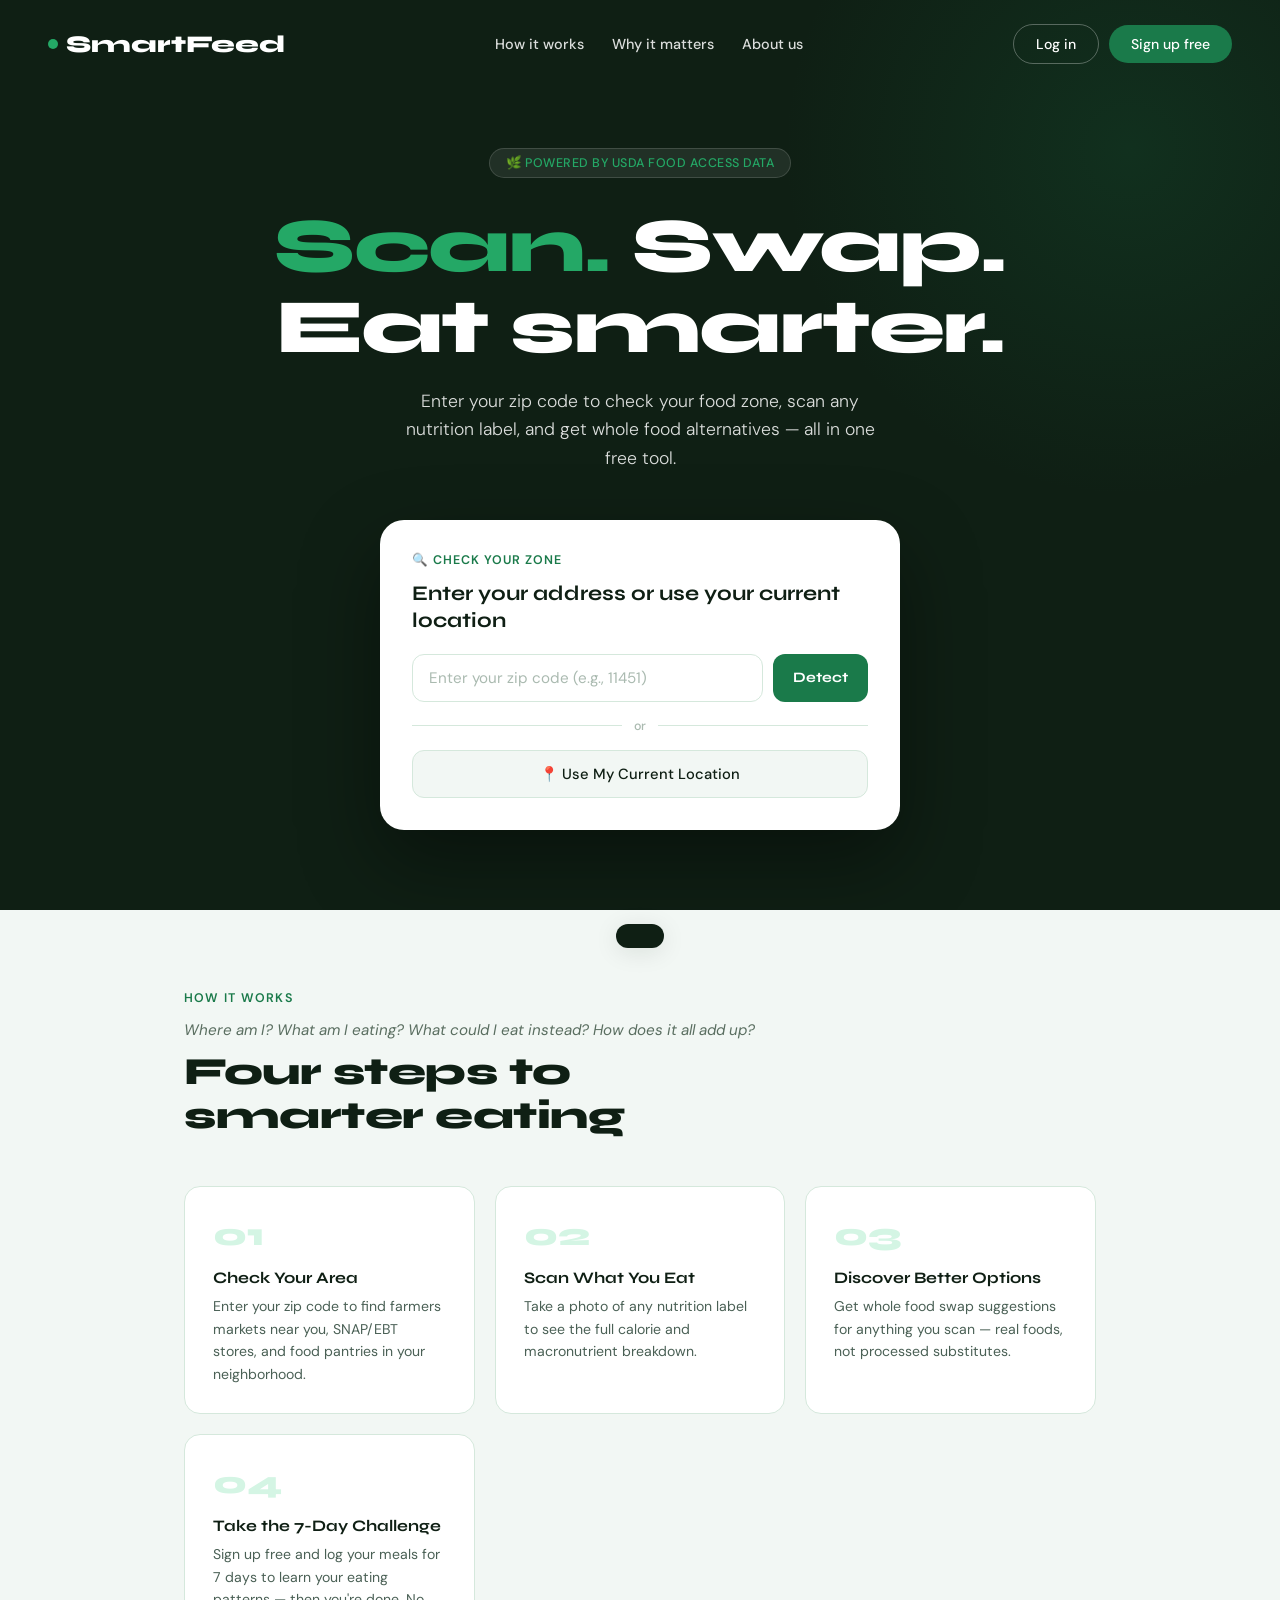
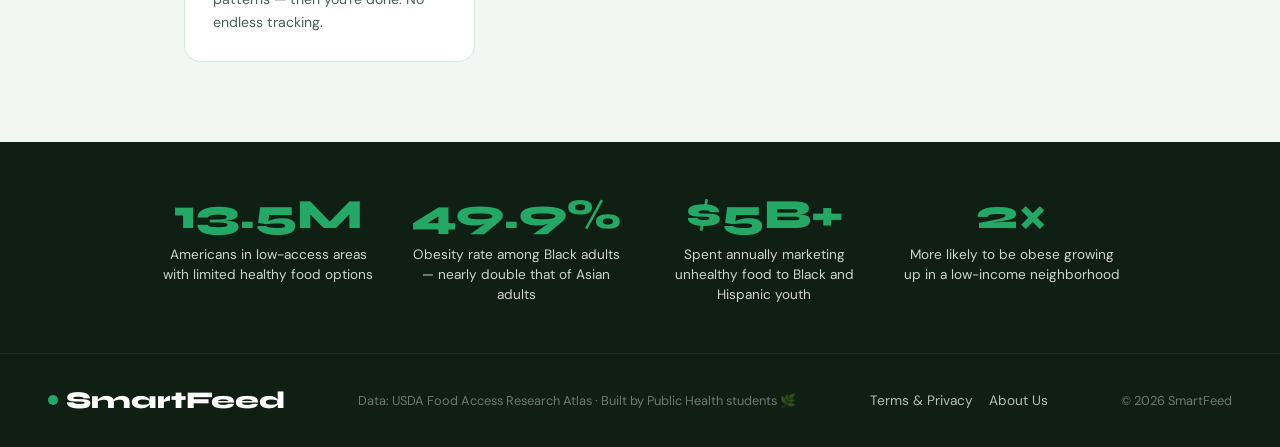
==== index.html @ 96d1ca52 "Update Step 1 copy to match what the app actually does Removed reference to USDA low-access zone cla" ====
<!DOCTYPE html>
<html lang="en">
<head>
  <meta charset="UTF-8"/>
  <meta name="viewport" content="width=device-width, initial-scale=1.0"/>
  <title>SmartFeed — Know Your Food Zone</title>
  <meta name="description" content="Scan. Swap. Eat smarter. Check your food zone, scan any nutrition label, and get whole food alternatives — all in one free tool."/>
  <meta property="og:title" content="SmartFeed — Scan. Swap. Eat smarter."/>
  <meta property="og:description" content="Check your food zone, scan any nutrition label, and get whole food alternatives — all in one free tool built by Public Health students."/>
  <meta property="og:image" content="https://smartfeed.nyc/images/og-image.png"/>
  <meta property="og:url" content="https://smartfeed.nyc"/>
  <meta property="og:type" content="website"/>
  <meta name="twitter:card" content="summary_large_image"/>
  <meta name="twitter:title" content="SmartFeed — Eat well. No matter your zip code."/>
  <meta name="twitter:description" content="Find affordable, healthy food near you. Powered by USDA data and AI."/>
  <meta name="twitter:image" content="https://smartfeed.nyc/images/og-image.png"/>
  <link rel="icon" type="image/svg+xml" href="/images/favicon.svg"/>
  <link href="https://fonts.googleapis.com/css2?family=Syne:wght@400;600;700;800&family=DM+Sans:ital,wght@0,300;0,400;0,500;1,300&display=swap" rel="stylesheet"/>
  <link rel="stylesheet" href="style.css"/>
  <script src="/supabase.min.js"></script>
</head>
<body>
<a href="#main-content" class="skip-link">Skip to main content</a>

<!-- ═══ HERO ═══ -->
<section class="hero">
  <div class="hcircle"></div>
  <nav>
    <div class="logo" onclick="showHome()"><span class="ldot"></span>SmartFeed</div>
    <button class="hamburger" onclick="this.classList.toggle('open');document.querySelector('.navlinks').classList.toggle('open')" aria-label="Menu" aria-expanded="false">
      <span></span><span></span><span></span>
    </button>
    <div class="navlinks">
      <a href="#how">How it works</a>
      <a href="#why">Why it matters</a>
      <a href="/about">About us</a>
    </div>
    <div class="nav-right" id="nav-auth">
      <button class="btn btn-outline" onclick="openModal('modal-login')">Log in</button>
      <button class="btn-nav-solid" onclick="openModal('modal-signup')">Sign up free</button>
    </div>
    <div class="nav-right" id="nav-user" style="display:none">
      <span id="user-greeting"></span>
      <button class="btn btn-outline" onclick="showProfile()">My Profile</button>
      <button class="btn btn-outline" onclick="signOut()">Sign out</button>
    </div>
  </nav>
  <div class="hero-body">
    <div class="badge">🌿 Powered by USDA Food Access Data</div>
    <h1><span>Scan.</span> Swap.<br>Eat smarter.</h1>
    <p class="hero-sub">Enter your zip code to check your food zone, scan any nutrition label, and get whole food alternatives — all in one free tool.</p>
    <div class="cta-card">
      <div class="cta-label">🔍 Check Your Zone</div>
      <h2>Enter your address or use your current location</h2>
      <div class="loc-row">
        <label for="address-input" class="sr-only">Enter your address</label>
        <input class="loc-input" id="address-input" type="text" placeholder="Enter your zip code (e.g., 11451)"/>
        <button class="btn btn-green" id="detect-btn" onclick="detectZone()">
          <div class="spinner" id="btn-spinner"></div>
          <span id="btn-text">Detect</span>
        </button>
      </div>
      <div class="divrow"><div class="divline"></div><div class="divtext">or</div><div class="divline"></div></div>
      <button class="btn-gps" onclick="useGPS()">📍 Use My Current Location</button>
    </div>
  </div>
</section>

<main id="main-content">
<!-- ═══ RESULTS ═══ -->
<section id="result-section">

  <!-- Nutrition Scanner -->
  <div class="scanner-card">
    <h3>📸 Nutrition Label Scanner</h3>
    <p class="sub">Snap a photo of any nutrition label or search a product to see how it fits your daily goals.</p>
    <div class="scan-tabs">
      <button class="scan-tab active" onclick="switchTab('photo')">📷 Photo</button>
      <button class="scan-tab" onclick="switchTab('search')">🔍 Search</button>
    </div>
    <div class="scan-panel active" id="tab-photo">
      <div class="upload-zone" onclick="document.getElementById('label-upload').click()">
        <input type="file" id="label-upload" accept="image/*" capture="environment" onchange="handleLabelUpload(event)"/>
        <div class="upload-icon">📷</div>
        <p><strong>Tap to take a photo</strong> of a nutrition label</p>
      </div>
      <img id="preview-img" alt="Uploaded nutrition label photo"/>
      <div class="scan-loading" id="scan-loading">
        <div class="spinner dark" style="display:inline-block;margin-right:8px"></div>
        Reading label with AI…
      </div>
    </div>
    <div class="scan-panel" id="tab-search">
      <div class="search-row">
        <input class="loc-input" id="product-search" type="text" placeholder="e.g. Chobani Greek Yogurt"/>
        <button class="btn btn-green" onclick="searchProduct()">Search</button>
      </div>
    </div>
    <div class="nutrition-result" id="nutr-result">
      <h4 id="nutr-name"></h4>
      <div class="mbars" id="nutr-bars"></div>
      <p id="nutr-summary" style="margin-top:14px;font-size:.85rem;color:#6a8070"></p>
      <button class="btn btn-green" id="nutr-log-btn" style="display:none;width:100%;margin-top:12px">+ Add to today's log</button>
      <div id="nutr-swaps" style="display:none"></div>
    </div>
  </div>

  <!-- Farmers Markets Near You -->
  <div class="markets-section" id="markets-section">
    <h3>🥬 Farmers Markets Near You</h3>
    <p class="markets-desc">Live data from NYC Open Data — these markets accept EBT.</p>
    <div class="markets-loading" id="markets-loading" style="display:none">
      <div class="spinner dark" style="display:inline-block;margin-right:8px"></div>
      Finding markets near you…
    </div>
    <div class="markets-grid" id="markets-grid"></div>
  </div>

  <!-- Food Pantries & More Help -->
  <div class="resources-section" id="resources-section">
    <h3>Need More Help?</h3>
    <p class="resources-desc">Find food pantries, SNAP stores, and emergency food programs near you.</p>
    <div class="resources-grid">
      <a id="link-foodhelp" href="https://finder.nyc.gov/foodhelp/" target="_blank" aria-label="Food Help NYC (opens in new tab)" class="resource-card">
        <div class="resource-icon">🍎</div>
        <div class="resource-name">Food Pantries &amp; Soup Kitchens</div>
        <div class="resource-desc">Find free food near you — pantries, soup kitchens, and mobile pantries across NYC.</div>
      </a>
      <a id="link-snap" href="https://www.fns.usda.gov/snap/retailer-locator" target="_blank" aria-label="SNAP Retailer Locator (opens in new tab)" class="resource-card">
        <div class="resource-icon">🛒</div>
        <div class="resource-name">SNAP / EBT Store Finder</div>
        <div class="resource-desc">Find stores that accept SNAP/EBT benefits. Official USDA tool.</div>
      </a>
      <a id="link-foodbank" href="https://www.foodbanknyc.org/get-help/" target="_blank" aria-label="Food Bank for NYC (opens in new tab)" class="resource-card">
        <div class="resource-icon">🏪</div>
        <div class="resource-name">Food Bank for NYC</div>
        <div class="resource-desc">Search for soup kitchens, food pantries, and SNAP enrollment sites near you.</div>
      </a>
    </div>
  </div>
</section>

<!-- ═══ PROFILE ═══ -->
<section id="profile-section">
  <div class="profile-head">
    <h2>Your Profile</h2>
    <button class="btn btn-green" onclick="showHome()">← Back</button>
  </div>

  <!-- 7-Day Challenge -->
  <div class="pcard challenge-card" style="margin-bottom:24px">
    <div class="challenge-header">
      <div>
        <h4>🏆 7-Day Challenge</h4>
        <p class="challenge-sub" id="challenge-sub">Log what you eat for 7 days to learn your eating patterns.</p>
      </div>
      <div class="challenge-count"><span id="challenge-days">0</span><span class="challenge-total">/7</span></div>
    </div>
    <div class="challenge-dots" id="challenge-dots"></div>
    <div id="week-review" style="display:none"></div>
  </div>

  <!-- Today's Log -->
  <div class="pcard" style="margin-bottom:24px">
    <h4>📝 Today's Log</h4>
    <p class="today-sub">Scan a label or search a product and tap <strong>Add to today</strong> to log it.</p>
    <div id="today-bars"></div>
    <div class="today-items" id="today-items">
      <div class="empty-state">Nothing logged yet today. Head to the home page to scan a food label!</div>
    </div>
  </div>

  <div class="pgrid">
    <!-- Daily Targets -->
    <div class="pcard">
      <h4>Daily Nutrition Targets</h4>
      <div class="cal-display">
        <div class="cal-num" id="pc">—</div>
        <div class="cal-unit">calories / day</div>
      </div>
      <div class="macro-chips">
        <div class="mchip"><div class="v p" id="pp">—</div><div class="l">Protein</div></div>
        <div class="mchip"><div class="v c" id="pcar">—</div><div class="l">Carbs</div></div>
        <div class="mchip"><div class="v f" id="pf">—</div><div class="l">Fat</div></div>
      </div>
      <button class="btn btn-green" style="width:100%;margin-top:16px" onclick="openModal('modal-goals')">Update Goals</button>
    </div>
    <!-- Favorites -->
    <div class="pcard">
      <h4>Saved Favorites</h4>
      <div class="favlist" id="fav-list">
        <div class="empty-state">No favorites yet.<br>Search your area and save places you love!</div>
      </div>
    </div>
  </div>
  <!-- Preferences -->
  <div class="pcard" style="margin-bottom:24px">
    <h4>Preferences</h4>
    <div style="display:grid;grid-template-columns:1fr 1fr;gap:16px;margin-top:12px">
      <div class="fg">
        <label for="pref-diet">Dietary Preference</label>
        <select id="pref-diet">
          <option>No preference</option><option>Vegetarian</option><option>Vegan</option>
          <option>Gluten-free</option><option>Low-carb</option><option>Halal</option><option>Kosher</option>
        </select>
      </div>
      <div class="fg">
        <label for="pref-budget">Weekly Food Budget</label>
        <select id="pref-budget">
          <option>Under $25</option><option>$25–$50</option><option>$50–$100</option><option>$100+</option>
        </select>
      </div>
    </div>
    <button class="btn btn-green" style="margin-top:12px" onclick="savePrefs()">Save Preferences</button>
  </div>
</section>

<!-- ═══ HOW IT WORKS ═══ -->
<section class="section" id="how">
  <div class="section-label">How It Works</div>
  <p class="steps-lead"><em>Where am I? What am I eating? What could I eat instead? How does it all add up?</em></p>
  <h2>Four steps to<br>smarter eating</h2>
  <div class="steps">
    <div class="step-card"><div class="step-n">01</div><h4>Check Your Area</h4><p>Enter your zip code to find farmers markets near you, SNAP/EBT stores, and food pantries in your neighborhood.</p></div>
    <div class="step-card"><div class="step-n">02</div><h4>Scan What You Eat</h4><p>Take a photo of any nutrition label to see the full calorie and macronutrient breakdown.</p></div>
    <div class="step-card"><div class="step-n">03</div><h4>Discover Better Options</h4><p>Get whole food swap suggestions for anything you scan — real foods, not processed substitutes.</p></div>
    <div class="step-card"><div class="step-n">04</div><h4>Take the 7-Day Challenge</h4><p>Sign up free and log your meals for 7 days to learn your eating patterns — then you're done. No endless tracking.</p></div>
  </div>
</section>

<!-- ═══ STATS ═══ -->
<div class="stats-strip" id="why">
  <div class="stats-inner">
    <div><div class="stat-n">13.5M</div><div class="stat-d">Americans in low-access areas with limited healthy food options</div></div>
    <div><div class="stat-n">49.9%</div><div class="stat-d">Obesity rate among Black adults — nearly double that of Asian adults</div></div>
    <div><div class="stat-n">$5B+</div><div class="stat-d">Spent annually marketing unhealthy food to Black and Hispanic youth</div></div>
    <div><div class="stat-n">2×</div><div class="stat-d">More likely to be obese growing up in a low-income neighborhood</div></div>
  </div>
</div>

</main>

<!-- ═══ FOOTER ═══ -->
<footer>
  <div class="logo"><span class="ldot"></span>SmartFeed</div>
  <div>Data: USDA Food Access Research Atlas · Built by Public Health students 🌿</div>
  <div style="display:flex;gap:16px;justify-content:center;flex-wrap:wrap"><a href="/terms" style="color:rgba(255,255,255,.7);text-decoration:none;font-size:.85rem">Terms & Privacy</a><a href="/about" style="color:rgba(255,255,255,.7);text-decoration:none;font-size:.85rem">About Us</a></div>
  <div>© 2026 SmartFeed</div>
</footer>

<!-- ═══ MODALS ═══ -->

<!-- Login -->
<div class="modal-bg" id="modal-login" role="dialog" aria-modal="true" aria-labelledby="modal-login-title">
  <div class="modal">
    <h3 id="modal-login-title">Welcome back</h3>
    <p class="modal-sub">Log in to access saved favorites and personalized nutrition targets.</p>
    <div class="fg"><label for="li-email">Email</label><input type="email" id="li-email" placeholder="you@email.com"/></div>
    <div class="fg"><label for="li-pw">Password</label><input type="password" id="li-pw" placeholder="••••••••"/></div>
    <div class="err" id="li-err" role="alert"></div>
    <div class="modal-actions">
      <button class="btn-secondary" onclick="closeModal('modal-login')">Cancel</button>
      <button class="btn-primary" onclick="signIn()">Log In</button>
    </div>
    <p style="text-align:center;margin-top:16px;font-size:.82rem;color:#aabab0">No account? <a href="#" style="color:var(--g);text-decoration:none" onclick="closeModal('modal-login');openModal('modal-signup')">Sign up free</a></p>
  </div>
</div>

<!-- Signup -->
<div class="modal-bg" id="modal-signup" role="dialog" aria-modal="true" aria-labelledby="modal-signup-title">
  <div class="modal">
    <h3 id="modal-signup-title">Create your profile</h3>
    <p class="modal-sub">Optional details help us calculate your personalized daily calorie and nutrition targets.</p>
    <div class="fg"><label for="su-email">Email *</label><input type="email" id="su-email" placeholder="you@email.com"/></div>
    <div class="fg"><label for="su-pw">Password *</label><input type="password" id="su-pw" placeholder="Min 6 characters"/></div>
    <div class="frow">
      <div class="fg"><label for="su-age">Age</label><input type="number" id="su-age" placeholder="e.g. 21"/></div>
      <div class="fg"><label for="su-gender">Gender</label>
        <select id="su-gender"><option value="">—</option><option value="male">Male</option><option value="female">Female</option></select>
      </div>
    </div>
    <div class="frow">
      <div class="fg"><label for="su-weight">Weight (lbs)</label><input type="number" id="su-weight" placeholder="e.g. 150"/></div>
      <div class="fg"><label for="su-height">Height (inches)</label><input type="number" id="su-height" placeholder="e.g. 66"/></div>
    </div>
    <div class="fg"><label for="su-activity">Activity Level</label>
      <select id="su-activity">
        <option value="1.2">Sedentary (desk job)</option>
        <option value="1.375">Light (1–3 days/week)</option>
        <option value="1.55" selected>Moderate (3–5 days/week)</option>
        <option value="1.725">Active (6–7 days/week)</option>
        <option value="1.9">Very Active (athlete)</option>
      </select>
    </div>
    <div class="frow">
      <div class="fg"><label for="su-diet">Dietary Preference</label>
        <select id="su-diet"><option>No preference</option><option>Vegetarian</option><option>Vegan</option><option>Gluten-free</option><option>Low-carb</option><option>Halal</option><option>Kosher</option></select>
      </div>
      <div class="fg"><label for="su-budget">Weekly Food Budget</label>
        <select id="su-budget"><option>Under $25</option><option>$25–$50</option><option>$50–$100</option><option>$100+</option></select>
      </div>
    </div>
    <div style="margin:12px 0;display:flex;align-items:flex-start;gap:8px">
      <input type="checkbox" id="su-terms" style="margin-top:3px;accent-color:var(--g)"/>
      <label for="su-terms" style="font-size:.82rem;color:#5a6e60;line-height:1.4">I am at least 18 years old and agree to the <a href="/terms" target="_blank" style="color:var(--g);text-decoration:underline">Terms of Service & Privacy Policy</a></label>
    </div>
    <div class="err" id="su-err" role="alert"></div>
    <div class="modal-actions">
      <button class="btn-secondary" onclick="closeModal('modal-signup')">Cancel</button>
      <button class="btn-primary" onclick="signUp()">Create Account</button>
    </div>
  </div>
</div>

<!-- Update Goals -->
<div class="modal-bg" id="modal-goals" role="dialog" aria-modal="true" aria-labelledby="modal-goals-title">
  <div class="modal">
    <h3 id="modal-goals-title">Update Your Goals</h3>
    <p class="modal-sub">We use the Mifflin-St Jeor equation to calculate your daily targets.</p>
    <div class="frow">
      <div class="fg"><label for="g-age">Age</label><input type="number" id="g-age" placeholder="e.g. 25"/></div>
      <div class="fg"><label for="g-gender">Gender</label>
        <select id="g-gender"><option value="">—</option><option value="male">Male</option><option value="female">Female</option></select>
      </div>
    </div>
    <div class="frow">
      <div class="fg"><label for="g-weight">Weight (lbs)</label><input type="number" id="g-weight" placeholder="e.g. 150"/></div>
      <div class="fg"><label for="g-height">Height (inches)</label><input type="number" id="g-height" placeholder="e.g. 66"/></div>
    </div>
    <div class="fg"><label for="g-activity">Activity Level</label>
      <select id="g-activity">
        <option value="1.2">Sedentary</option>
        <option value="1.375">Light</option>
        <option value="1.55" selected>Moderate</option>
        <option value="1.725">Active</option>
        <option value="1.9">Very Active</option>
      </select>
    </div>
    <div class="err" id="g-err" role="alert"></div>
    <div class="modal-actions">
      <button class="btn-secondary" onclick="closeModal('modal-goals')">Cancel</button>
      <button class="btn-primary" onclick="saveGoals()">Save</button>
    </div>
  </div>
</div>

<div class="toast" id="toast"></div>

<script src="app.js"></script>
</body>
</html>
---- style.css ----
*,*::before,*::after{box-sizing:border-box;margin:0;padding:0}
:root{
  --g:#1a7a4a;--gl:#24a866;--gxl:#d4f5e4;
  --a:#e6900a;--al:#fff3d6;
  --r:#c0392b;--rl:#fde8e6;
  --ink:#0f1f14;--mist:#f2f7f4;--w:#fff;--b:#d5e8dc;
  --rad:16px;--sh:0 4px 24px rgba(15,31,20,.10)
}
body{font-family:"DM Sans",sans-serif;background:var(--mist);color:var(--ink);overflow-x:hidden}
.hero{background:var(--ink);color:#fff;position:relative;overflow:hidden;min-height:100vh;display:flex;flex-direction:column}
.hcircle{position:absolute;width:700px;height:700px;border-radius:50%;background:radial-gradient(circle,#1a7a4a30 0%,transparent 70%);top:-200px;right:-200px;pointer-events:none}
nav{position:relative;z-index:10;display:flex;align-items:center;justify-content:space-between;padding:24px 48px}
.logo{font-family:"Syne",sans-serif;font-weight:800;font-size:1.5rem;color:#fff;display:flex;align-items:center;gap:8px;cursor:pointer}
.ldot{width:10px;height:10px;border-radius:50%;background:var(--gl);display:inline-block}
.navlinks{display:flex;gap:28px}
.navlinks a{color:rgba(255,255,255,.85);text-decoration:none;font-size:.9rem;font-weight:500;transition:color .2s}
.navlinks a:hover{color:#fff}
.nav-right{display:flex;gap:10px;align-items:center}
#user-greeting{color:rgba(255,255,255,.85);font-size:.88rem}
.hero-body{position:relative;z-index:5;flex:1;display:flex;flex-direction:column;align-items:center;justify-content:center;text-align:center;padding:60px 24px 80px}
.badge{display:inline-flex;align-items:center;gap:8px;background:rgba(255,255,255,.08);border:1px solid rgba(255,255,255,.14);border-radius:100px;padding:6px 16px;font-size:.78rem;font-weight:500;letter-spacing:.04em;text-transform:uppercase;color:var(--gl);margin-bottom:28px;animation:fadeUp .6s ease both}
h1{font-family:"Syne",sans-serif;font-size:clamp(2.8rem,6vw,5rem);font-weight:800;line-height:1.05;letter-spacing:-1.5px;max-width:760px;animation:fadeUp .6s .1s ease both}
h1 span{color:var(--gl)}
.hero-sub{margin-top:20px;max-width:500px;font-size:1.1rem;font-weight:300;line-height:1.6;color:rgba(255,255,255,.85);animation:fadeUp .6s .2s ease both}
.cta-card{margin-top:48px;background:#fff;border-radius:24px;padding:32px;width:100%;max-width:520px;box-shadow:0 32px 80px rgba(0,0,0,.4);animation:fadeUp .6s .3s ease both;text-align:left}
.cta-label{font-size:.78rem;font-weight:600;text-transform:uppercase;letter-spacing:.08em;color:var(--g);margin-bottom:12px}
.cta-card h2{font-family:"Syne",sans-serif;font-size:1.3rem;font-weight:700;color:var(--ink);margin-bottom:20px;line-height:1.3}
.loc-row{display:flex;gap:10px}
.loc-input{flex:1;border:1.5px solid var(--b);border-radius:12px;padding:13px 16px;font-family:"DM Sans",sans-serif;font-size:.95rem;color:var(--ink);outline:none;transition:border-color .2s}
.loc-input:focus{border-color:var(--g)}
.loc-input::placeholder{color:#aabab0}
.divrow{display:flex;align-items:center;gap:12px;margin:16px 0}
.divline{flex:1;height:1px;background:var(--b)}
.divtext{font-size:.78rem;color:#aabab0;font-weight:500}
.btn{border:none;border-radius:12px;padding:12px 20px;font-family:"Syne",sans-serif;font-size:.9rem;font-weight:700;cursor:pointer;transition:background .2s,transform .1s;display:inline-flex;align-items:center;gap:8px;white-space:nowrap}
.btn-green{background:var(--g);color:#fff}.btn-green:hover{background:var(--gl);transform:translateY(-1px)}.btn-green:disabled{opacity:.6;cursor:not-allowed;transform:none}
.btn-outline{background:transparent;border:1.5px solid rgba(255,255,255,.3);color:#fff;border-radius:100px;padding:10px 22px;font-family:"DM Sans",sans-serif;font-size:.88rem;font-weight:500}.btn-outline:hover{background:rgba(255,255,255,.08)}
.btn-nav-solid{background:var(--g);color:#fff;border:none;border-radius:100px;padding:10px 22px;font-family:"DM Sans",sans-serif;font-size:.88rem;font-weight:500;cursor:pointer;transition:background .2s}.btn-nav-solid:hover{background:var(--gl)}
.btn-gps{width:100%;border:1.5px solid var(--b);background:var(--mist);border-radius:12px;padding:13px;font-family:"DM Sans",sans-serif;font-size:.92rem;font-weight:500;color:var(--ink);cursor:pointer;display:flex;align-items:center;justify-content:center;gap:10px;transition:border-color .2s,background .2s}.btn-gps:hover{border-color:var(--g);background:var(--gxl)}
.btn-primary{flex:1;background:var(--g);color:#fff;border:none;border-radius:10px;padding:12px;font-family:"Syne",sans-serif;font-size:.9rem;font-weight:700;cursor:pointer;transition:background .2s}.btn-primary:hover{background:var(--gl)}
.btn-secondary{flex:1;background:var(--mist);color:var(--ink);border:1.5px solid var(--b);border-radius:10px;padding:12px;font-family:"DM Sans",sans-serif;font-size:.9rem;font-weight:500;cursor:pointer}.btn-secondary:hover{background:var(--b)}
.btn-suggest{background:var(--gl);color:#fff;border:none;border-radius:12px;padding:12px 22px;font-family:"Syne",sans-serif;font-size:.88rem;font-weight:700;cursor:pointer;flex-shrink:0;transition:background .2s}.btn-suggest:hover{background:var(--g)}
.spinner{display:none;width:18px;height:18px;border:3px solid rgba(255,255,255,.3);border-top-color:#fff;border-radius:50%;animation:spin .7s linear infinite}
.spinner.dark{border-color:rgba(0,0,0,.12);border-top-color:var(--g)}
#result-section{display:none;padding:60px 24px;max-width:960px;margin:0 auto}
.zone-banner{border-radius:var(--rad);padding:28px 32px;margin-bottom:32px;display:flex;align-items:center;gap:20px;animation:fadeUp .5s ease both}
.zone-banner.lila{background:var(--rl);border:1.5px solid #f5c0bb}
.zone-banner.limited{background:var(--al);border:1.5px solid #f5d88a}
.zone-banner.healthy{background:var(--gxl);border:1.5px solid #a8e6c5}
.zone-emoji{font-size:3rem;flex-shrink:0}
.zone-text h3{font-family:"Syne",sans-serif;font-size:1.4rem;font-weight:800;margin-bottom:6px}
.zone-text p{font-size:.92rem;line-height:1.55;color:#3a4a3f;max-width:540px}
.usda-verified{display:inline-flex;align-items:center;gap:6px;background:var(--ink);color:#fff;border-radius:100px;padding:4px 12px;font-size:.72rem;font-weight:600;margin-top:10px}
.score-row{display:grid;grid-template-columns:repeat(3,1fr);gap:16px;margin-bottom:36px}
.score-card{background:#fff;border:1.5px solid var(--b);border-radius:var(--rad);padding:20px;text-align:center}
.score-num{font-family:"Syne",sans-serif;font-size:2rem;font-weight:800;color:var(--g)}
.score-num.bad{color:var(--r)}.score-num.warn{color:var(--a)}
.score-lbl{font-size:.75rem;color:#6a8070;margin-top:4px;font-weight:500;text-transform:uppercase;letter-spacing:.05em}
.scanner-card{background:#fff;border:1.5px solid var(--b);border-radius:var(--rad);padding:32px;margin-bottom:36px}
.scanner-card h3{font-family:"Syne",sans-serif;font-size:1.15rem;font-weight:700;margin-bottom:6px}
.scanner-card .sub{font-size:.88rem;color:#6a8070;margin-bottom:20px}
.scan-tabs{display:flex;gap:8px;margin-bottom:20px}
.scan-tab{padding:8px 18px;border-radius:100px;border:1.5px solid var(--b);background:var(--mist);font-family:"DM Sans",sans-serif;font-size:.85rem;font-weight:500;cursor:pointer;transition:all .2s}
.scan-tab.active{background:var(--g);color:#fff;border-color:var(--g)}
.scan-panel{display:none}.scan-panel.active{display:block}
.upload-zone{border:2px dashed var(--b);border-radius:12px;padding:32px;text-align:center;cursor:pointer;transition:border-color .2s,background .2s}
.upload-zone:hover{border-color:var(--g);background:var(--gxl)}
.upload-zone input{display:none}
.upload-icon{font-size:2.5rem;margin-bottom:12px}
.upload-zone p{font-size:.88rem;color:#6a8070}.upload-zone strong{color:var(--g)}
#preview-img{max-width:100%;max-height:220px;border-radius:10px;margin-top:16px;display:none;object-fit:contain}
.search-row{display:flex;gap:10px}
.nutrition-result{background:var(--mist);border-radius:12px;padding:20px;margin-top:16px;display:none}
.nutrition-result h4{font-family:"Syne",sans-serif;font-size:1rem;font-weight:700;margin-bottom:14px}
.mbars{display:flex;flex-direction:column;gap:10px}
.mrow{display:flex;align-items:center;gap:12px}
.mlabel{font-size:.82rem;font-weight:600;width:80px;color:#3a4a3f}
.mtrack{flex:1;background:var(--b);border-radius:100px;height:8px;overflow:hidden}
.mbar{height:100%;border-radius:100px;transition:width .6s ease}
.mbar.cal{background:var(--g)}.mbar.pro{background:#3b82f6}.mbar.car{background:var(--a)}.mbar.fat{background:#ec4899}
.mnums{font-size:.8rem;color:#6a8070;width:100px;text-align:right}
.scan-loading{text-align:center;margin-top:12px;display:none}
.places-header{font-family:"Syne",sans-serif;font-size:1.2rem;font-weight:700;margin-bottom:18px}
.filter-bar{display:flex;align-items:flex-end;gap:16px;margin-bottom:20px;flex-wrap:wrap}
.filter-group{display:flex;flex-direction:column;gap:4px}
.filter-group label{font-size:.78rem;font-weight:600;color:#3a4a3f}
.filter-group select{border:1.5px solid var(--b);border-radius:10px;padding:10px 14px;font-family:"DM Sans",sans-serif;font-size:.88rem;color:var(--ink);background:#fff;outline:none;transition:border-color .2s;min-width:170px;cursor:pointer}
.filter-group select:focus{border-color:var(--g)}
.btn-filter-reset{background:transparent;border:1.5px solid var(--b);border-radius:10px;padding:10px 18px;font-family:"DM Sans",sans-serif;font-size:.85rem;font-weight:500;color:#6a8070;cursor:pointer;transition:all .2s;align-self:flex-end}
.btn-filter-reset:hover{border-color:var(--r);color:var(--r);background:var(--rl)}
.tag.price{background:#fff3d6;border-color:#f5d88a;color:#b8760a}
.places-grid{display:grid;grid-template-columns:repeat(auto-fill,minmax(260px,1fr));gap:16px;margin-bottom:36px}
.place-card{background:#fff;border:1.5px solid var(--b);border-radius:var(--rad);padding:20px;transition:box-shadow .2s,transform .2s,border-color .2s;animation:fadeUp .5s ease both}
.place-card:hover{box-shadow:var(--sh);transform:translateY(-3px);border-color:var(--g)}
.place-type{font-size:.72rem;font-weight:600;text-transform:uppercase;letter-spacing:.06em;color:var(--g);margin-bottom:8px}
.place-name{font-family:"Syne",sans-serif;font-size:1.05rem;font-weight:700;margin-bottom:6px}
.place-dist{font-size:.85rem;color:#6a8070;margin-bottom:6px}
.place-rating{font-size:.85rem;color:var(--a);margin-bottom:8px}
.place-tags{display:flex;flex-wrap:wrap;gap:6px;margin-bottom:12px}
.tag{font-size:.72rem;font-weight:500;background:var(--mist);border:1px solid var(--b);border-radius:100px;padding:3px 10px;color:#3a4a3f}
.tag.open{background:var(--gxl);border-color:#a8e6c5;color:var(--g)}
.btn-dir{width:100%;background:var(--g);color:#fff;border:none;border-radius:10px;padding:10px;font-family:"DM Sans",sans-serif;font-size:.88rem;font-weight:500;cursor:pointer;transition:background .2s;margin-bottom:8px}.btn-dir:hover{background:var(--gl)}
.btn-fav{width:100%;background:transparent;border:1.5px solid var(--b);border-radius:10px;padding:9px;font-family:"DM Sans",sans-serif;font-size:.85rem;cursor:pointer;color:var(--ink);transition:all .2s}.btn-fav:hover{border-color:var(--g);color:var(--g)}
.places-empty{grid-column:1/-1;text-align:center;padding:40px;color:#6a8070;font-size:.95rem}
.suggest-bar{background:var(--ink);color:#fff;border-radius:var(--rad);padding:28px 32px;display:flex;align-items:center;justify-content:space-between;gap:20px;margin-bottom:48px}
.suggest-bar h4{font-family:"Syne",sans-serif;font-size:1.1rem;font-weight:700}
.suggest-bar p{font-size:.92rem;color:rgba(255,255,255,.85);margin-top:4px}
#profile-section{display:none;padding:60px 24px;max-width:960px;margin:0 auto}
.profile-head{display:flex;align-items:center;justify-content:space-between;margin-bottom:32px}
.profile-head h2{font-family:"Syne",sans-serif;font-size:1.8rem;font-weight:800}
.pgrid{display:grid;grid-template-columns:1fr 1fr;gap:24px;margin-bottom:24px}
.pcard{background:#fff;border:1.5px solid var(--b);border-radius:var(--rad);padding:24px}
.pcard h4{font-family:"Syne",sans-serif;font-size:1rem;font-weight:700;margin-bottom:16px}
.cal-display{text-align:center;padding:12px 0}
.cal-num{font-family:"Syne",sans-serif;font-size:3.5rem;font-weight:800;color:var(--g);line-height:1}
.cal-unit{font-size:.85rem;color:#6a8070;margin-top:4px}
.macro-chips{display:grid;grid-template-columns:repeat(3,1fr);gap:12px;margin-top:16px}
.mchip{background:var(--mist);border-radius:10px;padding:12px;text-align:center}
.mchip .v{font-family:"Syne",sans-serif;font-size:1.3rem;font-weight:700}
.mchip .v.p{color:#3b82f6}.mchip .v.c{color:var(--a)}.mchip .v.f{color:#ec4899}
.mchip .l{font-size:.72rem;color:#6a8070;margin-top:2px;text-transform:uppercase;letter-spacing:.05em}
.favlist{display:flex;flex-direction:column;gap:10px}
.fav-item{display:flex;align-items:center;justify-content:space-between;padding:12px;background:var(--mist);border-radius:10px}
.fav-name{font-weight:500;font-size:.9rem}.fav-type{font-size:.78rem;color:#6a8070}
.btn-rmfav{background:none;border:none;color:#aabab0;cursor:pointer;font-size:1rem;transition:color .2s}.btn-rmfav:hover{color:var(--r)}
.empty-state{text-align:center;padding:24px;color:#aabab0;font-size:.88rem}
.section{padding:80px 24px;max-width:960px;margin:0 auto}
.section-label{font-size:.78rem;font-weight:600;text-transform:uppercase;letter-spacing:.1em;color:var(--g);margin-bottom:12px}
.section h2{font-family:"Syne",sans-serif;font-size:clamp(1.8rem,3.5vw,2.4rem);font-weight:800;margin-bottom:48px;line-height:1.15;letter-spacing:-.5px}
.steps-lead{font-size:.95rem;color:#5a6e60;margin-bottom:8px;line-height:1.6}
.steps{display:grid;grid-template-columns:repeat(auto-fill,minmax(220px,1fr));gap:20px}
.step-card{background:#fff;border:1.5px solid var(--b);border-radius:var(--rad);padding:28px}
.step-n{font-family:"Syne",sans-serif;font-size:2rem;font-weight:800;color:var(--gxl);margin-bottom:14px}
.step-card h4{font-family:"Syne",sans-serif;font-size:1rem;font-weight:700;margin-bottom:8px}
.step-card p{font-size:.88rem;line-height:1.6;color:#4a6055}
.stats-strip{background:var(--ink);color:#fff;padding:48px 24px}
.stats-inner{max-width:960px;margin:0 auto;display:grid;grid-template-columns:repeat(auto-fill,minmax(180px,1fr));gap:32px;text-align:center}
.stat-n{font-family:"Syne",sans-serif;font-size:2.6rem;font-weight:800;color:var(--gl)}
.stat-d{font-size:.85rem;color:rgba(255,255,255,.8);margin-top:6px;line-height:1.45}
footer{background:var(--ink);color:rgba(255,255,255,.4);border-top:1px solid rgba(255,255,255,.06);padding:32px 48px;display:flex;align-items:center;justify-content:space-between;font-size:.8rem}
.modal-bg{display:none;position:fixed;inset:0;background:rgba(15,31,20,.6);backdrop-filter:blur(4px);z-index:100;align-items:center;justify-content:center}
.modal-bg.open{display:flex}
.modal{background:#fff;border-radius:24px;padding:36px;width:100%;max-width:480px;max-height:90vh;overflow-y:auto;box-shadow:0 32px 80px rgba(0,0,0,.3);animation:fadeUp .3s ease both}
.modal h3{font-family:"Syne",sans-serif;font-size:1.3rem;font-weight:700;margin-bottom:6px}
.modal-sub{font-size:.88rem;color:#6a8070;margin-bottom:24px}
.fg{margin-bottom:16px}
.fg label{display:block;font-size:.8rem;font-weight:600;margin-bottom:6px;color:#3a4a3f}
.fg input,.fg select,.fg textarea{width:100%;border:1.5px solid var(--b);border-radius:10px;padding:11px 14px;font-family:"DM Sans",sans-serif;font-size:.92rem;outline:none;transition:border-color .2s;color:var(--ink);background:#fff}
.fg input:focus,.fg select:focus,.fg textarea:focus{border-color:var(--g)}
.fg textarea{resize:vertical;min-height:80px}
.frow{display:grid;grid-template-columns:1fr 1fr;gap:12px}
.modal-actions{display:flex;gap:10px;margin-top:20px}
.err{color:var(--r);font-size:.82rem;margin-top:8px;display:none}
.toast{position:fixed;bottom:32px;left:50%;transform:translateX(-50%) translateY(80px);background:var(--ink);color:#fff;padding:12px 24px;border-radius:100px;font-size:.88rem;font-weight:500;box-shadow:var(--sh);transition:transform .3s ease;z-index:200;white-space:nowrap}
.toast.show{transform:translateX(-50%) translateY(0)}
.swap-header{margin-top:20px;padding-top:16px;border-top:1px solid var(--b)}
.swap-header h4{font-size:.95rem;font-weight:700;color:var(--ink);margin-bottom:2px}
.swap-disclaimer{font-size:.72rem;color:#8a9e90;font-style:italic;margin-bottom:12px}
.swap-grid{display:grid;grid-template-columns:1fr 1fr;gap:10px}
.swap-card{background:var(--gxl);border:1px solid var(--b);border-radius:12px;padding:14px;transition:transform .2s}
.swap-card:hover{transform:translateY(-2px)}
.swap-name{font-weight:700;font-size:.9rem;color:var(--ink);margin-bottom:6px}
.swap-macros{display:flex;flex-wrap:wrap;gap:6px;margin-bottom:8px}
.swap-macros span{font-size:.72rem;background:var(--w);padding:2px 8px;border-radius:20px;color:var(--g);font-weight:600;border:1px solid var(--b)}
.swap-why{font-size:.78rem;color:#5a6e60;line-height:1.5}
/* ── 7-Day Challenge ── */
.challenge-card{background:linear-gradient(135deg,var(--gxl) 0%,#fff 100%);border:1.5px solid var(--b)}
.challenge-header{display:flex;justify-content:space-between;align-items:flex-start;gap:12px;margin-bottom:16px}
.challenge-sub{font-size:.85rem;color:#5a6e60;margin-top:4px;max-width:420px}
.challenge-count{font-family:"Syne",sans-serif;font-weight:800;font-size:2rem;color:var(--g);line-height:1;white-space:nowrap}
.challenge-total{font-size:1.2rem;color:#9ab2a2;font-weight:600}
.challenge-dots{display:flex;gap:8px;margin-top:8px}
.challenge-dot{flex:1;aspect-ratio:1;max-width:44px;border-radius:50%;background:#fff;border:2px solid var(--b);display:flex;align-items:center;justify-content:center;font-size:.7rem;font-weight:700;color:#9ab2a2;transition:all .2s}
.challenge-dot.filled{background:var(--g);border-color:var(--g);color:#fff}
.dot-label{font-family:"Syne",sans-serif}
/* ── Today's Log ── */
.today-sub{font-size:.82rem;color:#5a6e60;margin:6px 0 14px}
.today-items{margin-top:12px}
.log-item{display:flex;align-items:center;gap:10px;padding:10px 12px;background:#fff;border:1px solid var(--b);border-radius:10px;margin-bottom:6px}
.log-item-name{flex:1;font-weight:600;font-size:.88rem}
.log-item-macros{font-size:.75rem;color:#5a6e60;white-space:nowrap}
.log-item-del{background:none;border:none;color:#9ab2a2;font-size:1rem;cursor:pointer;padding:4px 8px;border-radius:6px;transition:background .15s}
.log-item-del:hover{background:var(--rl);color:var(--r)}
/* ── Week in Review ── */
.review-box{background:#fff;border:2px solid var(--g);border-radius:14px;padding:20px;margin-top:16px}
.review-box h5{font-family:"Syne",sans-serif;font-size:1rem;font-weight:800;color:var(--g);margin-bottom:10px}
.review-stat{font-size:.92rem;line-height:1.6;color:var(--ink);margin-bottom:16px}
.review-macros{display:grid;grid-template-columns:1fr 1fr 1fr;gap:12px;margin-bottom:14px}
.review-macro{background:var(--gxl);border-radius:10px;padding:12px;text-align:center}
.review-pct{font-family:"Syne",sans-serif;font-weight:800;font-size:1.5rem;line-height:1}
.review-pct.p{color:#2563eb}
.review-pct.c{color:#ea7f0a}
.review-pct.f{color:#d946ef}
.review-lbl{font-size:.72rem;color:#5a6e60;text-transform:uppercase;letter-spacing:.5px;margin-top:4px;font-weight:600}
.review-note{font-size:.78rem;color:#5a6e60;line-height:1.5;font-style:italic}
.markets-section{margin-top:32px}
.markets-section h3{font-family:"Syne",sans-serif;font-size:1.2rem;font-weight:700;margin-bottom:6px}
.markets-desc{font-size:.85rem;color:#5a6e60;margin-bottom:16px}
.markets-loading{display:flex;align-items:center;color:#5a6e60;font-size:.9rem;padding:16px 0}
.markets-grid{display:grid;grid-template-columns:repeat(auto-fill,minmax(260px,1fr));gap:16px}
.markets-empty{color:#5a6e60;font-size:.88rem;padding:12px 0}
.market-card{background:#fff;border:1.5px solid var(--b);border-radius:var(--rad);padding:20px;animation:fadeUp .4s ease both;transition:transform .2s,box-shadow .2s}
.market-card:hover{transform:translateY(-3px);box-shadow:var(--sh)}
.market-name{font-family:"Syne",sans-serif;font-weight:700;font-size:.95rem;color:var(--ink);margin-bottom:8px}
.market-addr{font-size:.82rem;color:#5a6e60;margin-bottom:4px}
.market-hours{font-size:.82rem;color:#5a6e60;margin-bottom:10px}
.market-tags{display:flex;gap:6px;flex-wrap:wrap}
.mtag{font-size:.7rem;font-weight:600;padding:3px 10px;border-radius:20px;text-transform:uppercase;letter-spacing:.3px}
.mtag.ebt{background:var(--gxl);color:var(--g);border:1px solid var(--b)}
.mtag.year{background:#e8f0fe;color:#1a73e8;border:1px solid #c4dafc}
.mtag.seasonal{background:var(--al);color:#b07800;border:1px solid #f5d88a}
.resources-section{margin-top:32px}
.resources-section h3{font-family:"Syne",sans-serif;font-size:1.2rem;font-weight:700;margin-bottom:6px}
.resources-desc{font-size:.88rem;color:#5a6e60;margin-bottom:16px}
.resources-grid{display:grid;grid-template-columns:repeat(auto-fill,minmax(220px,1fr));gap:16px}
.resource-card{background:#fff;border:1.5px solid var(--b);border-radius:var(--rad);padding:24px;text-decoration:none;color:var(--ink);transition:transform .2s,box-shadow .2s}
.resource-card:hover{transform:translateY(-3px);box-shadow:var(--sh)}
.resource-icon{font-size:2rem;margin-bottom:10px}
.resource-name{font-family:"Syne",sans-serif;font-weight:700;font-size:.95rem;margin-bottom:6px}
.resource-desc{font-size:.82rem;color:#5a6e60;line-height:1.5}
@media(max-width:640px){.swap-grid{grid-template-columns:1fr}}
@keyframes fadeUp{from{opacity:0;transform:translateY(18px)}to{opacity:1;transform:translateY(0)}}
@keyframes spin{to{transform:rotate(360deg)}}
.hamburger{display:none;background:none;border:none;cursor:pointer;padding:6px;z-index:100;flex-direction:column;gap:5px}
.hamburger span{display:block;width:24px;height:2px;background:#fff;border-radius:2px;transition:transform .3s,opacity .3s}
.hamburger.open span:nth-child(1){transform:translateY(7px) rotate(45deg)}
.hamburger.open span:nth-child(2){opacity:0}
.hamburger.open span:nth-child(3){transform:translateY(-7px) rotate(-45deg)}
.skip-link{position:absolute;top:-40px;left:0;background:var(--g);color:#fff;padding:8px 16px;z-index:200;text-decoration:none;font-weight:600;font-size:.9rem;border-radius:0 0 8px 0}
.skip-link:focus{top:0}
.sr-only{position:absolute;width:1px;height:1px;padding:0;margin:-1px;overflow:hidden;clip:rect(0,0,0,0);white-space:nowrap;border:0}
a:focus-visible,button:focus-visible,input:focus-visible,select:focus-visible,textarea:focus-visible{outline:2px solid var(--g);outline-offset:2px;border-radius:4px}
.btn-primary:focus-visible,.btn-nav-solid:focus-visible{outline:2px solid #fff;outline-offset:2px}
@media(max-width:768px){nav{padding:20px;flex-wrap:wrap}.hamburger{display:flex}.navlinks{display:none;width:100%;order:10;flex-direction:column;gap:16px;padding:16px 0 8px}.navlinks.open{display:flex}.navlinks a{color:rgba(255,255,255,.85);font-size:.95rem}h1{font-size:2.4rem}.cta-card{padding:24px 20px}.loc-row{flex-direction:column}.score-row{grid-template-columns:1fr 1fr}.filter-bar{flex-direction:column;align-items:stretch}.filter-group select{min-width:100%}.suggest-bar{flex-direction:column}.pgrid{grid-template-columns:1fr}footer{flex-direction:column;gap:12px;text-align:center}}
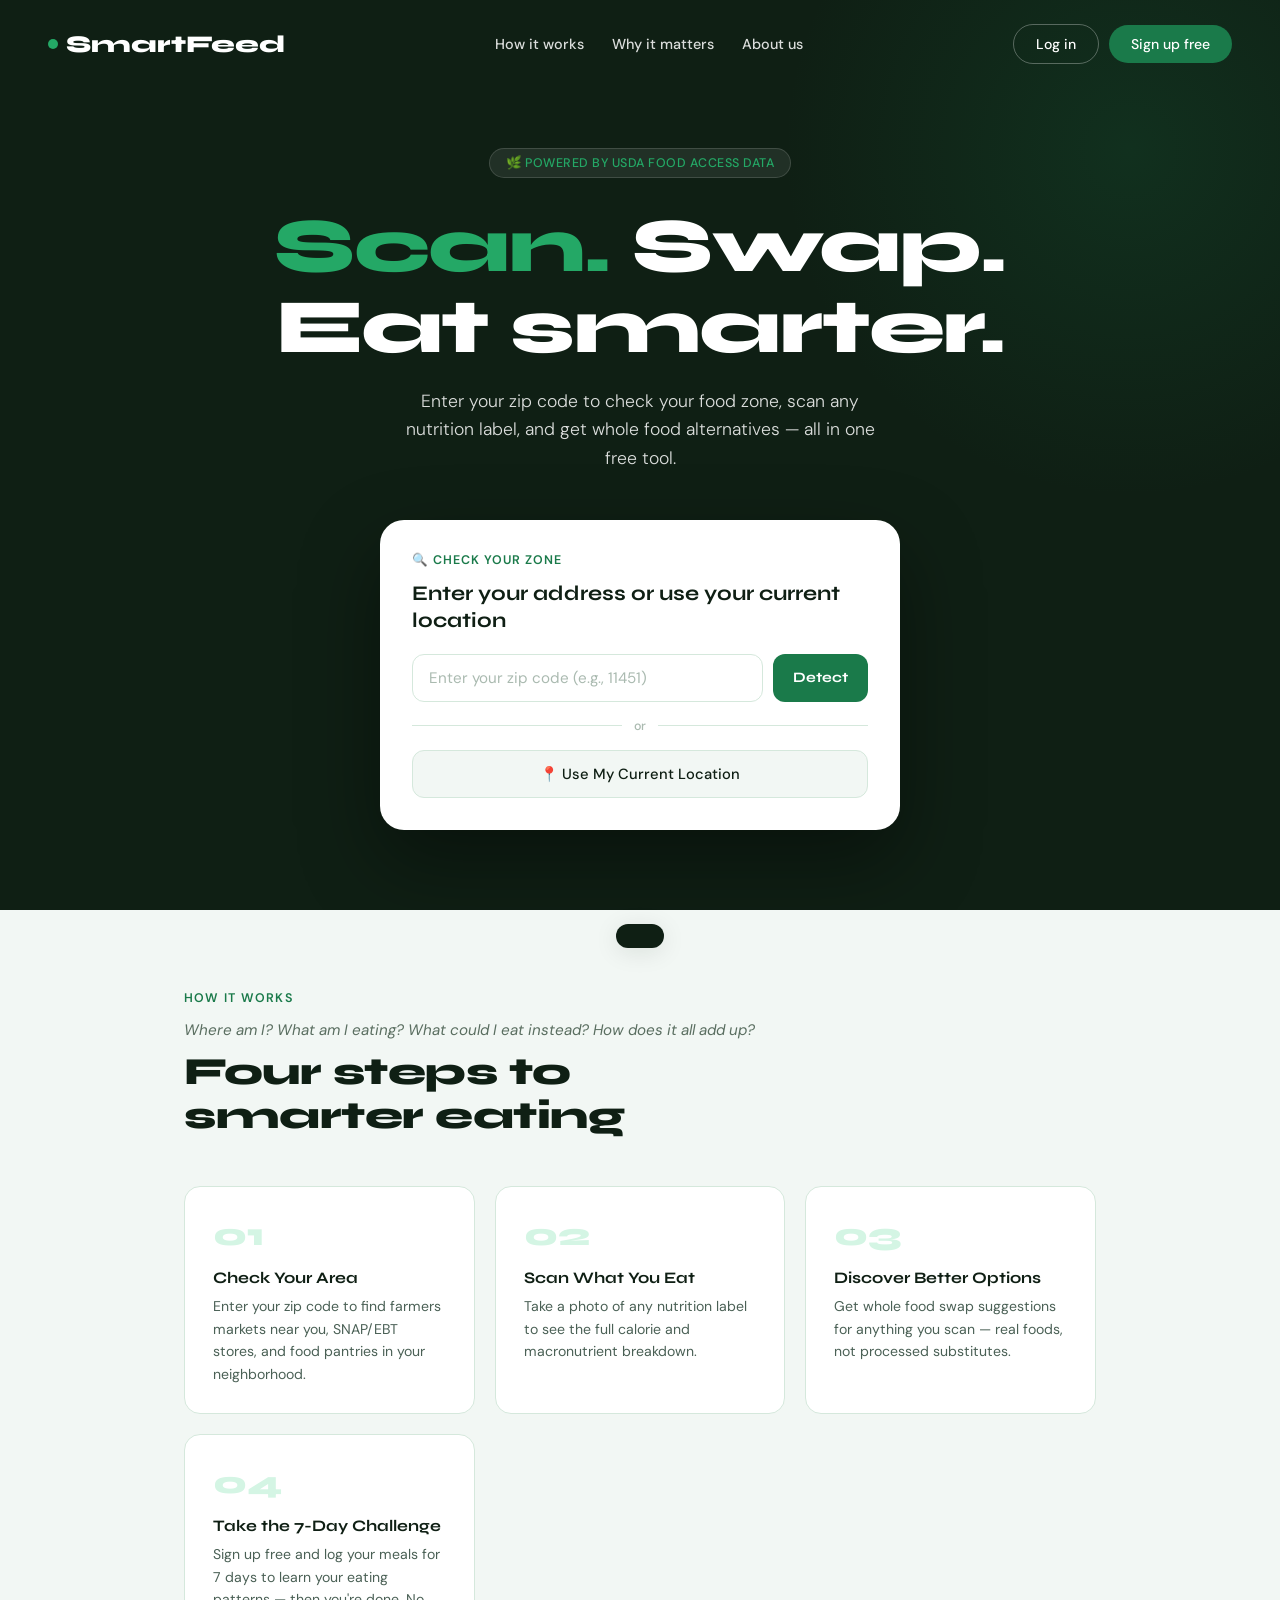
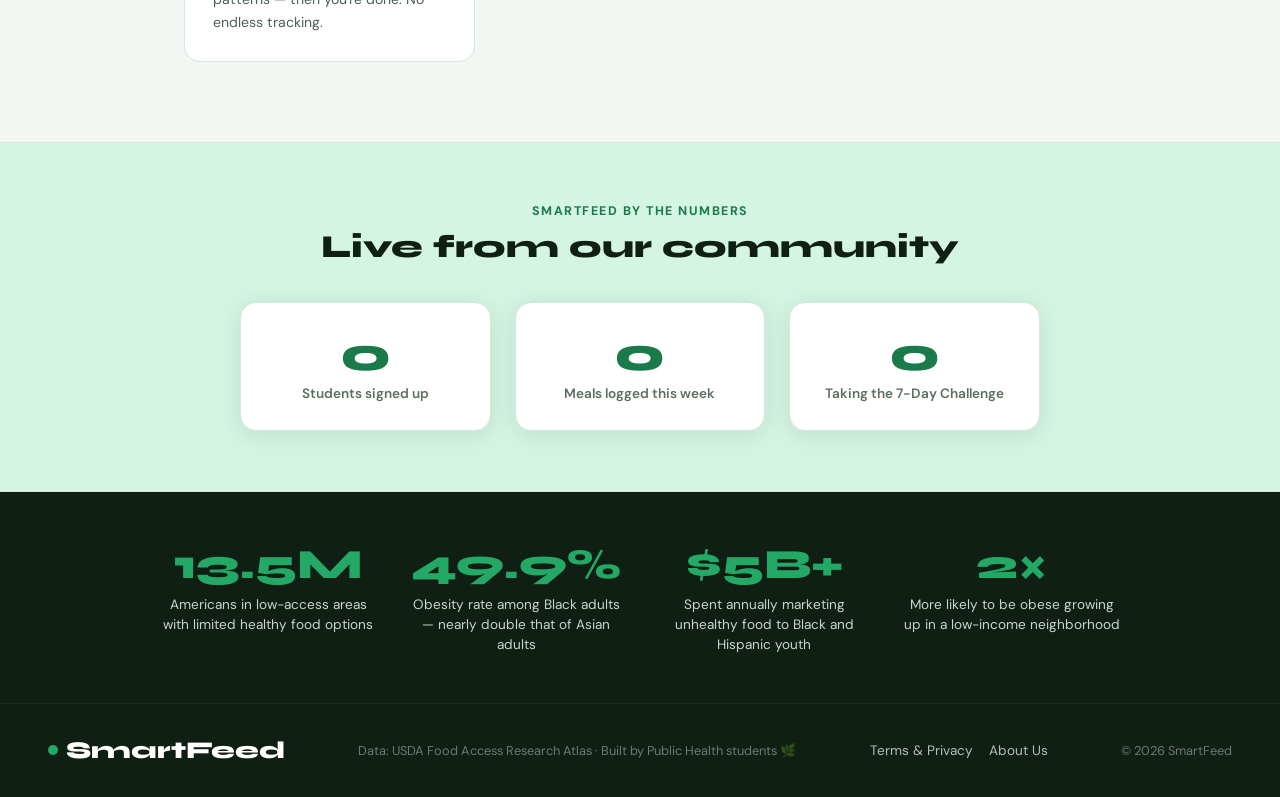
==== commit a5cae0a4: "Add live stats: flyer tracking + homepage counters + student leaderboard - Auto-log visits to flyer_" ====
--- a/index.html
+++ b/index.html
@@ -18,6 +18,8 @@
   <link href="https://fonts.googleapis.com/css2?family=Syne:wght@400;600;700;800&family=DM+Sans:ital,wght@0,300;0,400;0,500;1,300&display=swap" rel="stylesheet"/>
   <link rel="stylesheet" href="style.css"/>
   <script src="/supabase.min.js"></script>
+  <!-- Vercel Web Analytics -->
+  <script defer src="/_vercel/insights/script.js"></script>
 </head>
 <body>
 <a href="#main-content" class="skip-link">Skip to main content</a>
@@ -228,6 +230,19 @@
   </div>
 </section>
 
+<!-- ═══ LIVE STATS ═══ -->
+<section class="live-stats">
+  <div class="live-stats-inner">
+    <div class="live-stats-label">SmartFeed by the numbers</div>
+    <h2>Live from our community</h2>
+    <div class="live-stats-grid">
+      <div class="live-stat"><div class="live-stat-num" id="stat-signups">—</div><div class="live-stat-lbl">Students signed up</div></div>
+      <div class="live-stat"><div class="live-stat-num" id="stat-meals">—</div><div class="live-stat-lbl">Meals logged this week</div></div>
+      <div class="live-stat"><div class="live-stat-num" id="stat-active">—</div><div class="live-stat-lbl">Taking the 7-Day Challenge</div></div>
+    </div>
+  </div>
+</section>
+
 <!-- ═══ STATS ═══ -->
 <div class="stats-strip" id="why">
   <div class="stats-inner">
--- a/style.css
+++ b/style.css
@@ -163,6 +163,20 @@
 .swap-macros{display:flex;flex-wrap:wrap;gap:6px;margin-bottom:8px}
 .swap-macros span{font-size:.72rem;background:var(--w);padding:2px 8px;border-radius:20px;color:var(--g);font-weight:600;border:1px solid var(--b)}
 .swap-why{font-size:.78rem;color:#5a6e60;line-height:1.5}
+/* ── Live Stats Section (homepage) ── */
+.live-stats{background:var(--gxl);padding:60px 24px;border-top:1px solid var(--b);border-bottom:1px solid var(--b)}
+.live-stats-inner{max-width:960px;margin:0 auto;text-align:center}
+.live-stats-label{font-size:.78rem;font-weight:700;color:var(--g);text-transform:uppercase;letter-spacing:1.5px;margin-bottom:8px}
+.live-stats h2{font-family:"Syne",sans-serif;font-weight:800;font-size:2rem;margin-bottom:36px;color:var(--ink)}
+.live-stats-grid{display:grid;grid-template-columns:repeat(3,1fr);gap:24px;max-width:800px;margin:0 auto}
+.live-stat{background:#fff;border:1.5px solid var(--b);border-radius:var(--rad);padding:28px 20px;box-shadow:var(--sh)}
+.live-stat-num{font-family:"Syne",sans-serif;font-weight:800;font-size:3rem;color:var(--g);line-height:1;margin-bottom:6px}
+.live-stat-lbl{font-size:.85rem;color:#5a6e60;font-weight:600}
+@media(max-width:768px){
+  .live-stats-grid{grid-template-columns:1fr;gap:14px}
+  .live-stats h2{font-size:1.5rem}
+  .live-stat-num{font-size:2.2rem}
+}
 /* ── 7-Day Challenge ── */
 .challenge-card{background:linear-gradient(135deg,var(--gxl) 0%,#fff 100%);border:1.5px solid var(--b)}
 .challenge-header{display:flex;justify-content:space-between;align-items:flex-start;gap:12px;margin-bottom:16px}
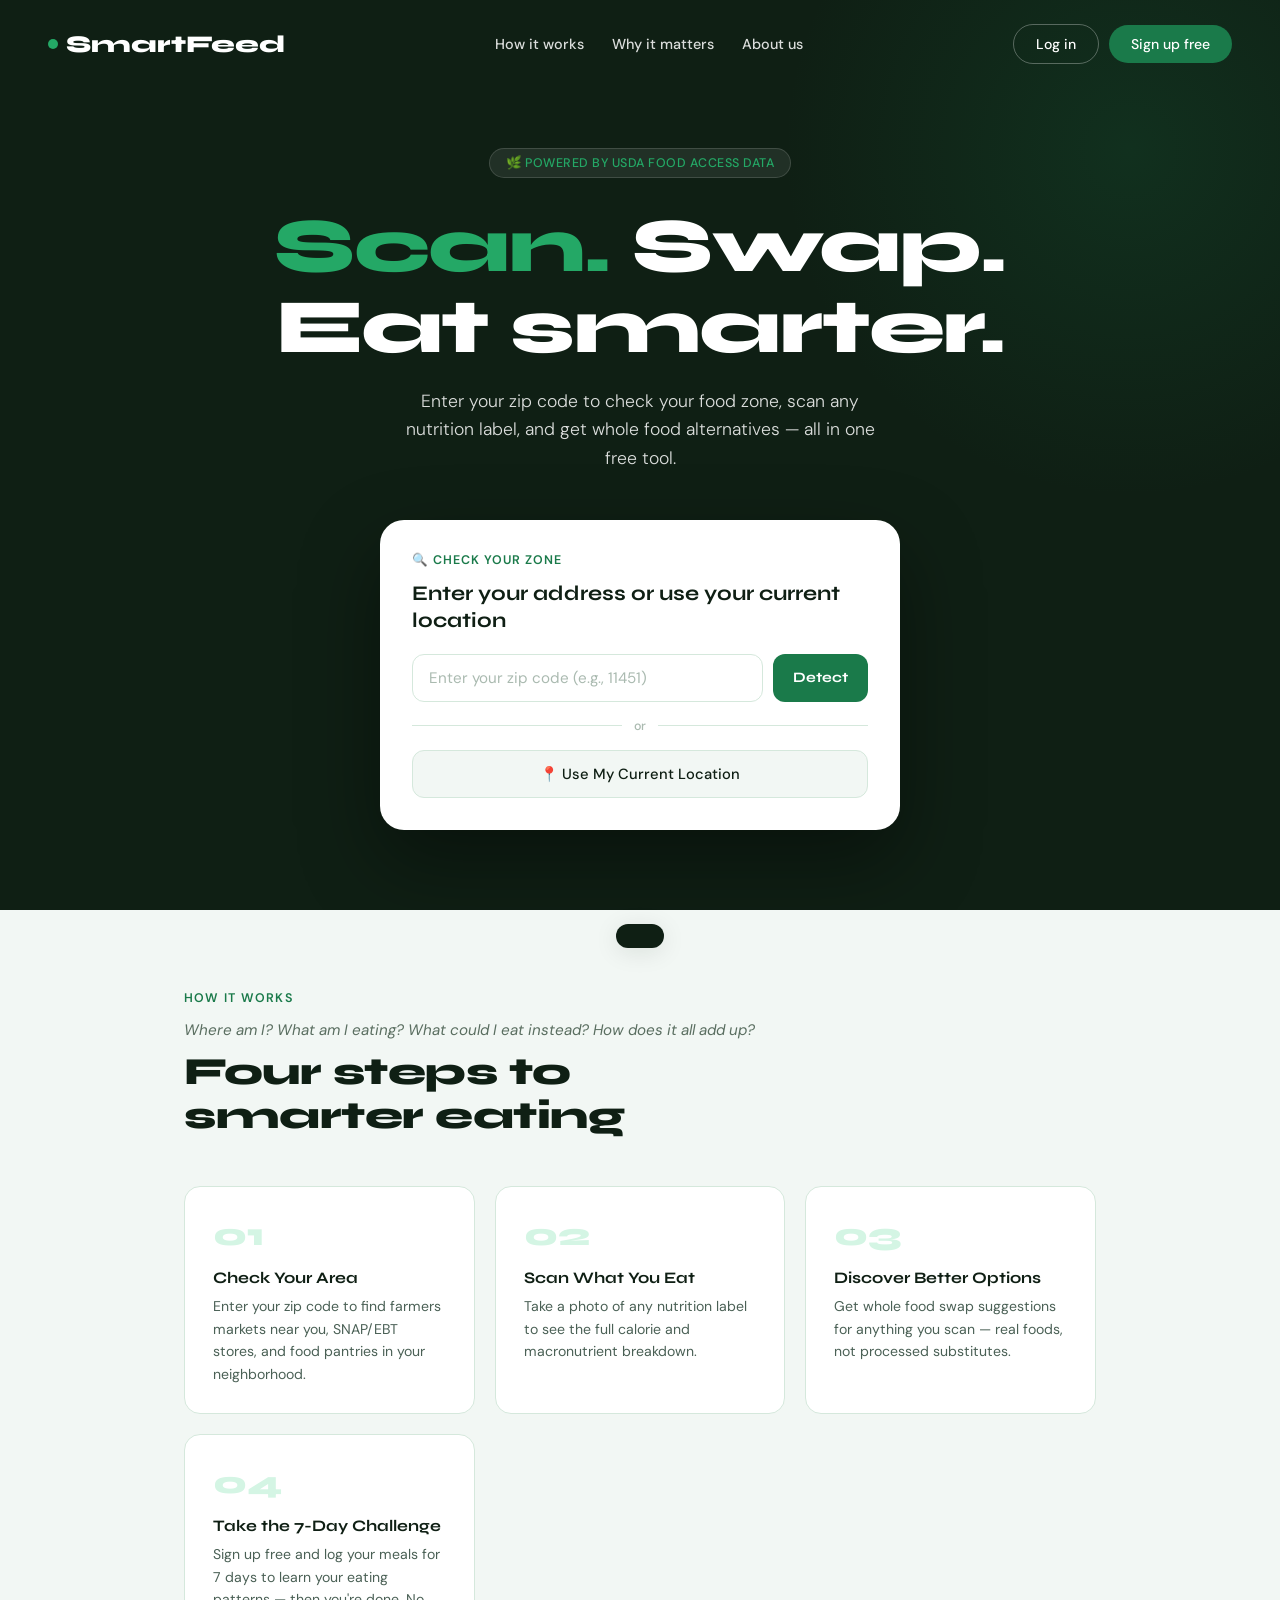
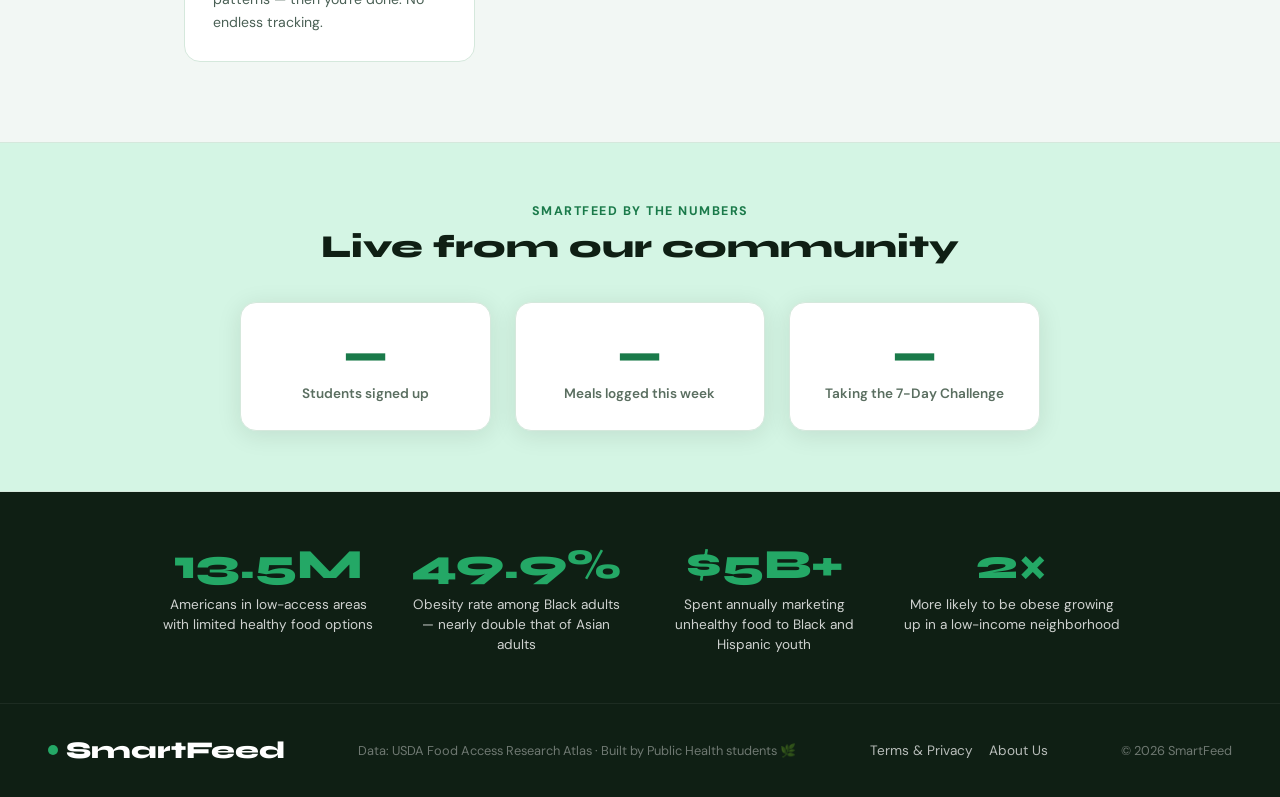
==== commit 34fc1c14: "Fix homepage stats counters stuck at 0 by routing through SECURITY DEFINER RPC The raw count(*) quer" ====
--- a/index.html
+++ b/index.html
@@ -361,6 +361,6 @@
 
 <div class="toast" id="toast"></div>
 
-<script src="app.js"></script>
+<script src="app.js?v=20260427f"></script>
 </body>
 </html>
--- a/style.css
+++ b/style.css
@@ -151,7 +151,8 @@
 .frow{display:grid;grid-template-columns:1fr 1fr;gap:12px}
 .modal-actions{display:flex;gap:10px;margin-top:20px}
 .err{color:var(--r);font-size:.82rem;margin-top:8px;display:none}
-.toast{position:fixed;bottom:32px;left:50%;transform:translateX(-50%) translateY(80px);background:var(--ink);color:#fff;padding:12px 24px;border-radius:100px;font-size:.88rem;font-weight:500;box-shadow:var(--sh);transition:transform .3s ease;z-index:200;white-space:nowrap}
+.toast{position:fixed;bottom:32px;left:50%;transform:translateX(-50%) translateY(80px);background:var(--ink);color:#fff;padding:12px 24px;border-radius:18px;font-size:.88rem;font-weight:500;box-shadow:var(--sh);transition:transform .3s ease;z-index:200;max-width:min(90vw,520px);text-align:center;line-height:1.4;white-space:normal;word-wrap:break-word}
+.toast.error{background:#b00020}
 .toast.show{transform:translateX(-50%) translateY(0)}
 .swap-header{margin-top:20px;padding-top:16px;border-top:1px solid var(--b)}
 .swap-header h4{font-size:.95rem;font-weight:700;color:var(--ink);margin-bottom:2px}
